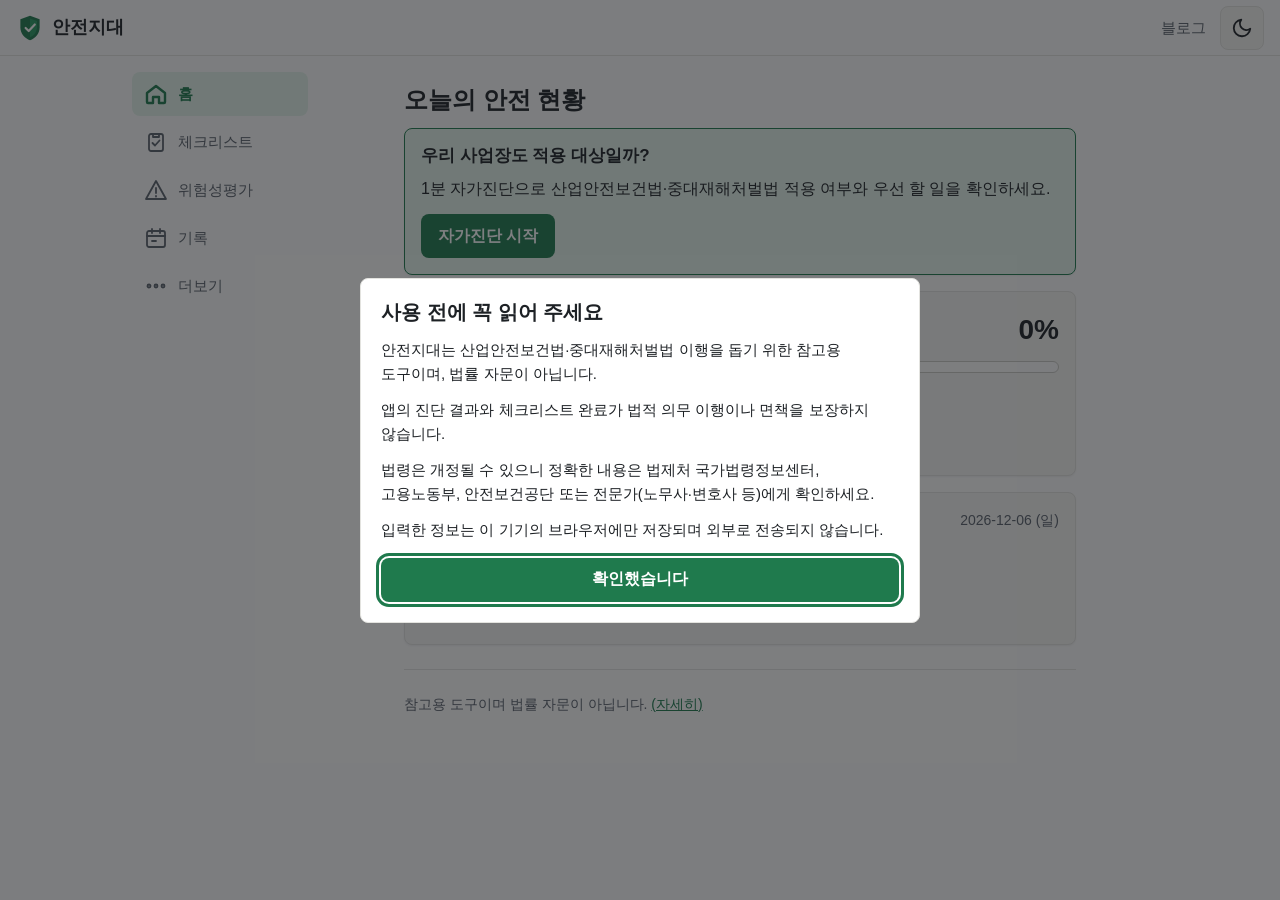
==== apps/safety-zone/index.html @ 503c30aa "웹앱 '안전지대' 추가 및 블로그 메인에 웹앱 카드 표시 - apps/safety-zone/: 산업안전보건법·중대재해처벌법 이행을 돕는 웹앱   (법 적용 자가진단, 안전보건관리체" ====
<!doctype html>
<html lang="ko">
<head>
  <meta charset="utf-8">
  <meta name="viewport" content="width=device-width, initial-scale=1, viewport-fit=cover">
  <title>안전지대</title>
  <meta name="description" content="작은 사업장을 위한 중대재해 예방 도우미 — 자가진단, 관리체계 체크리스트, 위험성평가, TBM 기록을 브라우저에서.">
  <meta name="color-scheme" content="light dark">
  <link rel="icon" href="assets/icon.svg" type="image/svg+xml">
  <script>
    // 화면이 그려지기 전에 테마를 정해 깜빡임(FOUC)을 막습니다.
    (() => {
      let theme = 'system';
      try {
        const raw = localStorage.getItem('sz:settings');
        const parsed = raw ? JSON.parse(raw) : null;
        const saved = parsed && parsed.value && parsed.value.theme;
        if (saved === 'light' || saved === 'dark') theme = saved;
      } catch (e) {
        theme = 'system';
      }
      if (theme === 'system') {
        theme = window.matchMedia('(prefers-color-scheme: dark)').matches ? 'dark' : 'light';
      }
      document.documentElement.dataset.theme = theme;
    })();
  </script>
  <link rel="stylesheet" href="css/app.css">
  <link rel="stylesheet" href="css/print.css" media="print">
  <script type="module" src="js/main.js"></script>
</head>
<body>
  <a class="skip-link" href="#view">본문으로 건너뛰기</a>

  <header class="app-header">
    <a class="brand" href="#/" aria-label="안전지대 홈">
      <img src="assets/icon.svg" alt="" width="28" height="28">
      <span>안전지대</span>
    </a>
    <div class="header-actions">
      <a class="header-link" href="../../">블로그</a>
      <button type="button" id="theme-toggle" class="icon-btn" aria-label="다크 모드로 전환">
        <svg class="icon-moon" viewBox="0 0 24 24" width="22" height="22" aria-hidden="true"><path d="M21 12.8A9 9 0 1 1 11.2 3a7 7 0 0 0 9.8 9.8z" fill="none" stroke="currentColor" stroke-width="2" stroke-linejoin="round"/></svg>
        <svg class="icon-sun" viewBox="0 0 24 24" width="22" height="22" aria-hidden="true"><circle cx="12" cy="12" r="4.5" fill="none" stroke="currentColor" stroke-width="2"/><path d="M12 2v2.5M12 19.5V22M2 12h2.5M19.5 12H22M4.9 4.9l1.8 1.8M17.3 17.3l1.8 1.8M4.9 19.1l1.8-1.8M17.3 6.7l1.8-1.8" stroke="currentColor" stroke-width="2" stroke-linecap="round"/></svg>
      </button>
    </div>
  </header>

  <div id="storage-banner" class="storage-banner" role="status" hidden>
    브라우저 저장소를 쓸 수 없어 입력한 내용이 저장되지 않습니다(임시 모드). 더보기에서 백업을 내려받으세요.
  </div>

  <div class="layout">
    <nav class="tabbar" aria-label="주요 메뉴">
      <a href="#/" data-tab="home">
        <svg viewBox="0 0 24 24" aria-hidden="true"><path d="M3 11l9-7 9 7v9a1 1 0 0 1-1 1h-5v-6H9v6H4a1 1 0 0 1-1-1z"/></svg>
        <span>홈</span>
      </a>
      <a href="#/duties" data-tab="duties">
        <svg viewBox="0 0 24 24" aria-hidden="true"><rect x="5" y="4" width="14" height="17" rx="2"/><path d="M9 4h6v3H9zM8.5 13l2.5 2.5 4.5-5"/></svg>
        <span>체크리스트</span>
      </a>
      <a href="#/risk" data-tab="risk">
        <svg viewBox="0 0 24 24" aria-hidden="true"><path d="M12 3l10 18H2zM12 10v5M12 18v.5"/></svg>
        <span>위험성평가</span>
      </a>
      <a href="#/log" data-tab="log">
        <svg viewBox="0 0 24 24" aria-hidden="true"><rect x="3" y="5" width="18" height="16" rx="2"/><path d="M3 10h18M8 3v4M16 3v4M8 15h4"/></svg>
        <span>기록</span>
      </a>
      <a href="#/more" data-tab="more">
        <svg viewBox="0 0 24 24" aria-hidden="true"><circle cx="5" cy="12" r="1.5"/><circle cx="12" cy="12" r="1.5"/><circle cx="19" cy="12" r="1.5"/></svg>
        <span>더보기</span>
      </a>
    </nav>

    <main id="view" class="view" tabindex="-1"></main>
  </div>

  <dialog id="disclaimer-dialog" class="dialog" aria-labelledby="disclaimer-title">
    <h2 id="disclaimer-title">사용 전에 꼭 읽어 주세요</h2>
    <div class="dialog-body"></div>
    <button type="button" class="btn btn-primary btn-block" data-accept>확인했습니다</button>
  </dialog>

  <div id="toast" class="toast" role="status" aria-live="polite"></div>
  <section id="print-area" class="print-area" aria-hidden="true"></section>
</body>
</html>
---- apps/safety-zone/css/app.css ----
/* ========== 테마 변수 ========== */
:root {
  --bg: #fcfcfb;
  --surface: #f4f4f1;
  --surface-strong: #ffffff;
  --text: #1d2125;
  --text-muted: #5a616b;
  --border: #e3e3df;
  --border-strong: #c9c9c3;
  --accent: #1f7a4d;
  --accent-hover: #186340;
  --on-accent: #ffffff;
  --accent-soft: #e4f3ea;
  --warn: #8a5a00;
  --warn-bg: #fff4cc;
  --danger: #c62828;
  --danger-bg: #fdecea;
  --ok: var(--accent);
  --ok-bg: var(--accent-soft);
  --info-bg: #eaf1f8;
  --info: #1d4f7a;
  --code-bg: #efefeb;
  --focus: #1f7a4d;
  --overlay: rgba(20, 22, 26, 0.55);
  --shadow: 0 1px 2px rgba(20, 22, 26, 0.06);
  --radius: 8px;
  --tabbar-h: 60px;
  --header-h: 56px;
  --font: "Pretendard", -apple-system, BlinkMacSystemFont, "Apple SD Gothic Neo", "Malgun Gothic", sans-serif;
  color-scheme: light;
}

[data-theme="dark"] {
  --bg: #17191d;
  --surface: #1f2228;
  --surface-strong: #262a31;
  --text: #e3e5e9;
  --text-muted: #9aa1ac;
  --border: #2e323a;
  --border-strong: #464b55;
  --accent: #5fd39a;
  --accent-hover: #7fe0b0;
  --on-accent: #0f2219;
  --accent-soft: #173a29;
  --warn: #ffd54a;
  --warn-bg: #3a3112;
  --danger: #ff8a80;
  --danger-bg: #3b1f1f;
  --info-bg: #1b2a3a;
  --info: #9cc8f0;
  --code-bg: #262a31;
  --focus: #5fd39a;
  --overlay: rgba(0, 0, 0, 0.65);
  --shadow: none;
  color-scheme: dark;
}

/* ========== 기본 ========== */
*,
*::before,
*::after {
  box-sizing: border-box;
}

html {
  -webkit-text-size-adjust: 100%;
}

body {
  margin: 0;
  background: var(--bg);
  color: var(--text);
  font-family: var(--font);
  font-size: 1rem;
  line-height: 1.6;
  word-break: keep-all;
  overflow-wrap: anywhere;
}

a {
  color: var(--accent);
}

img,
svg {
  max-width: 100%;
}

h1,
h2,
h3 {
  line-height: 1.35;
}

p {
  margin: 0 0 0.75rem;
}

:focus-visible {
  outline: 3px solid var(--focus);
  outline-offset: 2px;
}

.sr-only {
  position: absolute;
  width: 1px;
  height: 1px;
  padding: 0;
  margin: -1px;
  overflow: hidden;
  clip: rect(0, 0, 0, 0);
  white-space: nowrap;
  border: 0;
}

.skip-link {
  position: absolute;
  left: 8px;
  top: -60px;
  z-index: 100;
  padding: 10px 14px;
  background: var(--accent);
  color: var(--on-accent);
  border-radius: var(--radius);
}

.skip-link:focus {
  top: 8px;
}

.muted {
  color: var(--text-muted);
}

.small {
  font-size: 0.875rem;
}

.center {
  text-align: center;
}

/* ========== 헤더 ========== */
.app-header {
  position: sticky;
  top: 0;
  z-index: 20;
  display: flex;
  align-items: center;
  justify-content: space-between;
  gap: 8px;
  min-height: var(--header-h);
  padding: 0 max(16px, env(safe-area-inset-right)) 0 max(16px, env(safe-area-inset-left));
  background: var(--bg);
  border-bottom: 1px solid var(--border);
}

.brand {
  display: inline-flex;
  align-items: center;
  gap: 8px;
  min-height: 44px;
  color: var(--text);
  font-weight: 700;
  font-size: 1.125rem;
  text-decoration: none;
}

.header-actions {
  display: flex;
  align-items: center;
  gap: 4px;
}

.header-link {
  display: inline-flex;
  align-items: center;
  min-height: 44px;
  padding: 0 10px;
  color: var(--text-muted);
  font-size: 0.9375rem;
  text-decoration: none;
}

.header-link:hover {
  color: var(--text);
}

.icon-btn {
  display: inline-grid;
  place-items: center;
  width: 44px;
  height: 44px;
  padding: 0;
  border: 1px solid var(--border);
  border-radius: var(--radius);
  background: var(--surface);
  color: var(--text);
  cursor: pointer;
}

.icon-sun {
  display: none;
}

[data-theme="dark"] .icon-sun {
  display: block;
}

[data-theme="dark"] .icon-moon {
  display: none;
}

.storage-banner {
  padding: 10px 16px;
  background: var(--warn-bg);
  color: var(--warn);
  font-size: 0.9375rem;
  border-bottom: 1px solid var(--border);
}

/* ========== 레이아웃·탭 바 ========== */
.view {
  width: 100%;
  max-width: 720px;
  margin: 0 auto;
  padding: 16px max(16px, env(safe-area-inset-right)) calc(var(--tabbar-h) + 32px + env(safe-area-inset-bottom)) max(16px, env(safe-area-inset-left));
  animation: view-in 160ms ease-out;
}

.view:focus {
  outline: none;
}

@keyframes view-in {
  from {
    opacity: 0;
    transform: translateY(4px);
  }

  to {
    opacity: 1;
    transform: none;
  }
}

.tabbar {
  position: fixed;
  left: 0;
  right: 0;
  bottom: 0;
  z-index: 20;
  display: grid;
  grid-template-columns: repeat(5, 1fr);
  padding-bottom: env(safe-area-inset-bottom);
  background: var(--surface-strong);
  border-top: 1px solid var(--border);
}

.tabbar a {
  display: flex;
  flex-direction: column;
  align-items: center;
  justify-content: center;
  gap: 2px;
  min-width: 44px;
  min-height: var(--tabbar-h);
  padding: 6px 2px;
  color: var(--text-muted);
  font-size: 0.75rem;
  text-decoration: none;
  white-space: nowrap;
}

.tabbar svg {
  width: 24px;
  height: 24px;
  fill: none;
  stroke: currentColor;
  stroke-width: 1.8;
  stroke-linecap: round;
  stroke-linejoin: round;
}

.tabbar a[aria-current="page"] {
  color: var(--accent);
  font-weight: 700;
}

.tabbar a[aria-current="page"] svg {
  stroke-width: 2.4;
}

/* ========== 화면 제목 ========== */
.page-head {
  margin: 4px 0 12px;
}

.back-link {
  display: inline-flex;
  align-items: center;
  min-height: 44px;
  padding-right: 12px;
  color: var(--text-muted);
  text-decoration: none;
}

.page-title {
  margin: 0;
  font-size: 1.5rem;
}

.page-title:focus {
  outline: none;
}

.page-title:focus-visible {
  outline: 3px solid var(--focus);
}

.lead {
  font-size: 1.0625rem;
}

.section-title {
  margin: 24px 0 8px;
  font-size: 1.125rem;
}

.sub-title {
  margin: 20px 0 8px;
  font-size: 1rem;
}

/* ========== 카드 ========== */
.card {
  margin: 0 0 16px;
  padding: 16px;
  background: var(--surface);
  border: 1px solid var(--border);
  border-radius: var(--radius);
  box-shadow: var(--shadow);
}

.card-accent {
  border-color: var(--accent);
  background: var(--accent-soft);
}

.card-title {
  margin: 0 0 8px;
  font-size: 1.0625rem;
  font-weight: 700;
}

.card > :last-child {
  margin-bottom: 0;
}

.stat-row {
  display: flex;
  align-items: baseline;
  justify-content: space-between;
  gap: 8px;
  margin-bottom: 8px;
}

.stat-row .card-title {
  margin: 0;
}

.stat-label {
  margin: 0 0 6px;
  color: var(--text-muted);
  font-size: 0.9375rem;
}

.stat-value {
  font-size: 1.75rem;
  font-weight: 800;
  font-variant-numeric: tabular-nums;
}

.card-list {
  margin: 0 0 16px;
  padding: 0;
  list-style: none;
}

.card-list li + li {
  margin-top: 8px;
}

.list-card {
  display: flex;
  align-items: center;
  gap: 12px;
  min-height: 56px;
  padding: 12px 14px;
  background: var(--surface);
  border: 1px solid var(--border);
  border-radius: var(--radius);
  color: var(--text);
  text-decoration: none;
}

.list-card:hover {
  border-color: var(--border-strong);
}

.duty-no {
  display: inline-grid;
  place-items: center;
  flex: none;
  width: 28px;
  height: 28px;
  border-radius: 50%;
  background: var(--bg);
  border: 1px solid var(--border);
  font-weight: 700;
  font-size: 0.875rem;
}

.duty-main {
  display: flex;
  flex-direction: column;
  flex: 1;
  min-width: 0;
}

.duty-title {
  font-weight: 600;
}

.duty-meta {
  color: var(--text-muted);
  font-size: 0.875rem;
}

.empty {
  padding: 24px 16px;
  text-align: center;
  color: var(--text-muted);
  border: 1px dashed var(--border-strong);
  border-radius: var(--radius);
  margin-bottom: 16px;
}

/* ========== 배지·알림 ========== */
.badge {
  display: inline-flex;
  align-items: center;
  gap: 4px;
  flex: none;
  padding: 3px 9px;
  border-radius: 999px;
  border: 1px solid transparent;
  font-size: 0.8125rem;
  font-weight: 700;
  white-space: nowrap;
}

.badge-ok {
  background: var(--ok-bg);
  color: var(--ok);
  border-color: var(--ok);
}

.badge-warn {
  background: var(--warn-bg);
  color: var(--warn);
  border-color: var(--warn);
}

.badge-danger {
  background: var(--danger-bg);
  color: var(--danger);
  border-color: var(--danger);
}

.badge-muted {
  background: var(--bg);
  color: var(--text-muted);
  border-color: var(--border-strong);
}

.alert {
  margin: 8px 0 12px;
  padding: 10px 12px;
  border-radius: var(--radius);
  border-left: 4px solid currentColor;
  font-size: 0.9375rem;
}

.alert-danger {
  background: var(--danger-bg);
  color: var(--danger);
}

.alert-warn {
  background: var(--warn-bg);
  color: var(--warn);
}

.alert-info {
  background: var(--info-bg);
  color: var(--info);
}

.alert a {
  color: inherit;
  font-weight: 700;
}

/* ========== 진척률 ========== */
.progress {
  height: 12px;
  margin: 4px 0 8px;
  background: var(--bg);
  border: 1px solid var(--border-strong);
  border-radius: 999px;
  overflow: hidden;
}

.progress-fill {
  display: block;
  height: 100%;
  background: var(--accent);
  transition: width 200ms ease;
}

/* ========== 버튼 ========== */
.btn {
  display: inline-flex;
  align-items: center;
  justify-content: center;
  gap: 6px;
  min-height: 44px;
  min-width: 44px;
  padding: 10px 16px;
  border: 1px solid transparent;
  border-radius: var(--radius);
  font: inherit;
  font-weight: 600;
  line-height: 1.3;
  text-align: center;
  text-decoration: none;
  cursor: pointer;
}

.btn-primary {
  background: var(--accent);
  color: var(--on-accent);
}

.btn-primary:hover {
  background: var(--accent-hover);
}

.btn-secondary {
  background: var(--surface-strong);
  color: var(--text);
  border-color: var(--border-strong);
}

.btn-ghost {
  background: transparent;
  color: var(--text-muted);
  border-color: transparent;
}

.btn-ghost:hover {
  color: var(--text);
  background: var(--surface);
}

.btn-danger {
  background: var(--danger-bg);
  color: var(--danger);
  border-color: var(--danger);
}

.btn-block {
  display: flex;
  width: 100%;
}

.btn-row {
  display: flex;
  flex-wrap: wrap;
  gap: 8px;
  margin: 12px 0;
}

.btn-row.align-center {
  align-items: center;
}

.touch-link {
  display: inline-flex;
  align-items: center;
  min-height: 44px;
}

.danger-zone {
  margin: 24px 0 16px;
  padding-top: 16px;
  border-top: 1px solid var(--border);
}

/* ========== 폼 ========== */
.form-card > * + * {
  margin-top: 4px;
}

.field {
  margin: 0 0 14px;
  min-width: 0;
}

.field-label {
  display: block;
  margin-bottom: 6px;
  font-weight: 600;
  font-size: 0.9375rem;
}

.optional {
  color: var(--text-muted);
  font-weight: 400;
}

.field-hint {
  margin: 4px 0 0;
  color: var(--text-muted);
  font-size: 0.8125rem;
}

input[type="text"],
input[type="number"],
input[type="date"],
select,
textarea {
  display: block;
  width: 100%;
  min-height: 44px;
  padding: 10px 12px;
  background: var(--surface-strong);
  color: var(--text);
  border: 1px solid var(--border-strong);
  border-radius: var(--radius);
  font: inherit;
}

textarea {
  resize: vertical;
}

.field-row {
  display: grid;
  gap: 0 12px;
}

.inline-form {
  display: flex;
  align-items: flex-end;
  gap: 8px;
  margin-bottom: 14px;
}

.inline-form .field {
  flex: 1;
  margin: 0;
}

.choice-group {
  margin: 0 0 14px;
  padding: 0;
  border: 0;
  min-width: 0;
}

.choice-group legend {
  padding: 0;
}

.choice-options {
  display: grid;
  gap: 8px;
}

.choice-grid .choice-options {
  grid-template-columns: repeat(2, minmax(0, 1fr));
}

.choice-segmented .choice-options {
  grid-template-columns: repeat(3, minmax(0, 1fr));
}

.choice {
  position: relative;
  display: flex;
  align-items: center;
  gap: 10px;
  min-height: 44px;
  padding: 8px 12px;
  background: var(--surface-strong);
  border: 1px solid var(--border-strong);
  border-radius: var(--radius);
  cursor: pointer;
}

.choice input {
  flex: none;
  width: 20px;
  height: 20px;
  margin: 0;
  accent-color: var(--accent);
}

.choice-body {
  display: flex;
  flex-direction: column;
  min-width: 0;
}

.choice-desc {
  color: var(--text-muted);
  font-size: 0.8125rem;
}

.choice:has(input:checked) {
  border-color: var(--accent);
  background: var(--accent-soft);
}

.choice:has(input:focus-visible) {
  outline: 3px solid var(--focus);
  outline-offset: 2px;
}

/* 빈도·강도 선택은 큰 숫자 버튼처럼 보이게 합니다. */
.choice-segmented .choice {
  flex-direction: column;
  justify-content: center;
  gap: 0;
  padding: 6px 4px;
  text-align: center;
}

.choice-segmented .choice input {
  position: absolute;
  opacity: 0;
  pointer-events: none;
}

.choice-segmented .choice-label {
  font-size: 1.25rem;
  font-weight: 800;
}

.choice-segmented .choice-body {
  align-items: center;
}

.check-line {
  display: flex;
  align-items: center;
  gap: 10px;
  min-height: 44px;
  margin: 8px 0;
  font-weight: 600;
  cursor: pointer;
}

.check-line input {
  width: 22px;
  height: 22px;
  accent-color: var(--accent);
}

.info-list {
  display: grid;
  grid-template-columns: auto 1fr;
  gap: 4px 12px;
  margin: 0 0 16px;
  font-size: 0.9375rem;
}

.info-list dt {
  color: var(--text-muted);
}

.info-list dd {
  margin: 0;
}

.due-output {
  min-height: 1.6em;
  font-weight: 600;
}

/* ========== 위험성평가 ========== */
.guide summary,
.examples summary,
details.form-card summary {
  min-height: 44px;
  display: flex;
  align-items: center;
  font-weight: 600;
  cursor: pointer;
}

.table-wrap {
  overflow-x: auto;
  margin: 8px 0;
}

.matrix {
  border-collapse: collapse;
  min-width: 100%;
  font-size: 0.875rem;
}

.matrix th,
.matrix td {
  padding: 8px;
  border: 1px solid var(--border-strong);
  text-align: center;
  white-space: nowrap;
}

.cell-ok {
  background: var(--ok-bg);
  color: var(--ok);
  font-weight: 700;
}

.cell-warn {
  background: var(--warn-bg);
  color: var(--warn);
  font-weight: 700;
}

.cell-danger {
  background: var(--danger-bg);
  color: var(--danger);
  font-weight: 700;
}

.row-head {
  display: flex;
  align-items: center;
  justify-content: space-between;
  gap: 8px;
  margin-bottom: 8px;
}

.row-head .card-title {
  margin: 0;
}

.score-line {
  margin: 0 0 14px;
}

.score-line .badge {
  font-size: 0.9375rem;
  padding: 6px 12px;
}

.after-box {
  margin-top: 8px;
  padding: 12px;
  border: 1px dashed var(--border-strong);
  border-radius: var(--radius);
}

.examples {
  margin: -6px 0 14px;
}

.chips {
  display: flex;
  flex-wrap: wrap;
  gap: 8px;
  margin: 8px 0;
  padding: 0;
  list-style: none;
}

.chip {
  display: inline-flex;
  align-items: center;
  gap: 4px;
  min-height: 44px;
  padding: 6px 12px;
  background: var(--surface-strong);
  color: var(--text);
  border: 1px solid var(--border-strong);
  border-radius: 999px;
  font: inherit;
  font-size: 0.875rem;
  text-align: left;
  cursor: pointer;
}

.chip-static {
  cursor: default;
  padding-top: 0;
  padding-bottom: 0;
  padding-right: 0;
}

.chip-remove {
  display: inline-grid;
  place-items: center;
  width: 44px;
  height: 44px;
  padding: 0;
  border: 0;
  background: transparent;
  color: var(--text-muted);
  font-size: 1.25rem;
  cursor: pointer;
}

.pick-list {
  margin: 8px 0;
  padding: 0;
  list-style: none;
}

.pick-list li + li {
  margin-top: 6px;
}

.pick-item {
  display: flex;
  flex-direction: column;
  align-items: flex-start;
  width: 100%;
  min-height: 44px;
  padding: 8px 12px;
  background: var(--surface-strong);
  color: var(--text);
  border: 1px solid var(--border-strong);
  border-radius: var(--radius);
  font: inherit;
  text-align: left;
  cursor: pointer;
}

/* ========== 자가진단 결과 ========== */
.result-block {
  padding: 12px 0;
  border-top: 1px solid var(--border);
}

.result-title {
  display: flex;
  flex-wrap: wrap;
  align-items: center;
  gap: 8px;
  margin: 0 0 8px;
  font-size: 1.0625rem;
}

.plain-list {
  margin: 0 0 8px;
  padding-left: 1.25rem;
}

.plain-list li + li {
  margin-top: 4px;
}

.disclaimer-box {
  margin: 0 0 16px;
  padding: 12px 14px;
  background: var(--warn-bg);
  color: var(--text);
  border: 1px solid var(--warn);
  border-radius: var(--radius);
  font-size: 0.875rem;
}

.disclaimer-box p:last-child {
  margin: 0;
}

.disclaimer-note {
  margin: 24px 0 8px;
  padding-top: 12px;
  border-top: 1px solid var(--border);
  color: var(--text-muted);
  font-size: 0.875rem;
}

.disclaimer-note a {
  display: inline-flex;
  align-items: center;
  min-height: 44px;
}

/* ========== 더보기 ========== */
.more-section {
  scroll-margin-top: calc(var(--header-h) + 8px);
}

.template-list {
  margin: 0 0 12px;
  padding: 0;
  list-style: none;
}

.template-row {
  display: flex;
  gap: 8px;
  align-items: center;
}

.template-row + .template-row {
  margin-top: 8px;
}

.template-row input {
  flex: 1;
}

/* ========== 모달·토스트 ========== */
.dialog {
  width: min(560px, calc(100vw - 32px));
  max-height: calc(100vh - 32px);
  overflow-y: auto;
  padding: 20px;
  background: var(--surface-strong);
  color: var(--text);
  border: 1px solid var(--border);
  border-radius: var(--radius);
}

.dialog::backdrop {
  background: var(--overlay);
}

.dialog h2 {
  margin: 0 0 12px;
  font-size: 1.25rem;
}

.dialog-body {
  margin-bottom: 16px;
  font-size: 0.9375rem;
}

.toast {
  position: fixed;
  left: 50%;
  bottom: calc(var(--tabbar-h) + 16px + env(safe-area-inset-bottom));
  z-index: 50;
  max-width: calc(100vw - 32px);
  padding: 10px 16px;
  background: var(--text);
  color: var(--bg);
  border-radius: var(--radius);
  font-size: 0.9375rem;
  opacity: 0;
  pointer-events: none;
  transform: translate(-50%, 8px);
  transition: opacity 160ms ease, transform 160ms ease;
}

.toast.show {
  opacity: 1;
  transform: translate(-50%, 0);
}

.print-area {
  display: none;
}

/* ========== 넓은 화면 ========== */
@media (min-width: 560px) {
  .field-row {
    grid-template-columns: repeat(2, minmax(0, 1fr));
  }
}

@media (min-width: 768px) {
  .layout {
    display: grid;
    grid-template-columns: 200px minmax(0, 1fr);
    max-width: 1040px;
    margin: 0 auto;
  }

  .tabbar {
    position: sticky;
    top: var(--header-h);
    align-self: start;
    display: flex;
    flex-direction: column;
    gap: 4px;
    padding: 16px 12px;
    background: transparent;
    border-top: 0;
  }

  .tabbar a {
    flex-direction: row;
    justify-content: flex-start;
    gap: 10px;
    min-height: 44px;
    padding: 8px 12px;
    border-radius: var(--radius);
    font-size: 0.9375rem;
  }

  .tabbar a[aria-current="page"] {
    background: var(--accent-soft);
  }

  .view {
    padding: 24px 24px 48px;
  }

  .toast {
    bottom: 24px;
  }

  .choice-list .choice-options {
    grid-template-columns: repeat(2, minmax(0, 1fr));
  }
}

/* ========== 움직임 줄이기 ========== */
@media (prefers-reduced-motion: reduce) {
  *,
  *::before,
  *::after {
    animation: none !important;
    transition: none !important;
    scroll-behavior: auto !important;
  }
}
---- apps/safety-zone/css/print.css ----
/* 인쇄 규칙
   - 앱의 '인쇄' 버튼(body.printing-report): #print-area의 표 문서만 인쇄합니다.
   - 브라우저 메뉴(Ctrl+P)로 직접 인쇄: 현재 화면을 인쇄하되 탭 바·버튼 같은 UI만 숨깁니다. */
/* 인쇄는 테마와 상관없이 흰 종이 기준 색을 씁니다. 화면용 변수도 라이트 값으로 되돌립니다. */
:root,
[data-theme="dark"] {
  --bg: #ffffff;
  --surface: #ffffff;
  --surface-strong: #ffffff;
  --text: #000000;
  --text-muted: #333333;
  --border: #bbbbbb;
  --border-strong: #888888;
  --accent: #1f7a4d;
  --on-accent: #ffffff;
  --accent-soft: #e4f3ea;
  --warn: #8a5a00;
  --warn-bg: #fff4cc;
  --danger: #c62828;
  --danger-bg: #fdecea;
  --info-bg: #eaf1f8;
  --info: #1d4f7a;
  --shadow: none;
  --print-bg: #ffffff;
  --print-text: #000000;
  --print-muted: #333333;
  --print-line: #555555;
  --print-head-bg: #eeeeee;
}

@page {
  size: A4 landscape;
  margin: 12mm;
}

html,
body {
  background: var(--print-bg) !important;
  color: var(--print-text) !important;
}

/* 직접 인쇄할 때 숨길 UI */
.skip-link,
.tabbar,
.header-actions,
.storage-banner,
.toast,
.dialog,
.print-area,
.danger-zone,
.btn,
.chip-remove,
.back-link {
  display: none !important;
}

.layout {
  display: block !important;
}

.app-header {
  position: static !important;
}

.view {
  max-width: none !important;
  padding: 0 !important;
  animation: none !important;
}

/* 앱 버튼으로 인쇄할 때는 표 문서만 */
body.printing-report > *:not(#print-area) {
  display: none !important;
}

body.printing-report #print-area {
  display: block !important;
}

#print-area {
  font-family: "Pretendard", -apple-system, BlinkMacSystemFont, "Apple SD Gothic Neo", "Malgun Gothic", sans-serif;
  font-size: 9.5pt;
  line-height: 1.45;
  word-break: keep-all;
}

.print-header h1 {
  margin: 0 0 4px;
  font-size: 15pt;
}

.print-header p {
  margin: 0 0 10px;
  color: var(--print-muted);
}

.print-table {
  width: 100%;
  border-collapse: collapse;
}

.print-table thead {
  display: table-header-group;
}

.print-table th,
.print-table td {
  padding: 4px 6px;
  border: 1px solid var(--print-line);
  vertical-align: top;
  text-align: left;
  white-space: pre-wrap;
}

.print-table th {
  background: var(--print-head-bg);
  -webkit-print-color-adjust: exact;
  print-color-adjust: exact;
}

.print-table tr {
  break-inside: avoid;
}

.print-footer {
  margin-top: 12px;
  padding-top: 6px;
  border-top: 1px solid var(--print-line);
  font-size: 8.5pt;
  color: var(--print-muted);
}
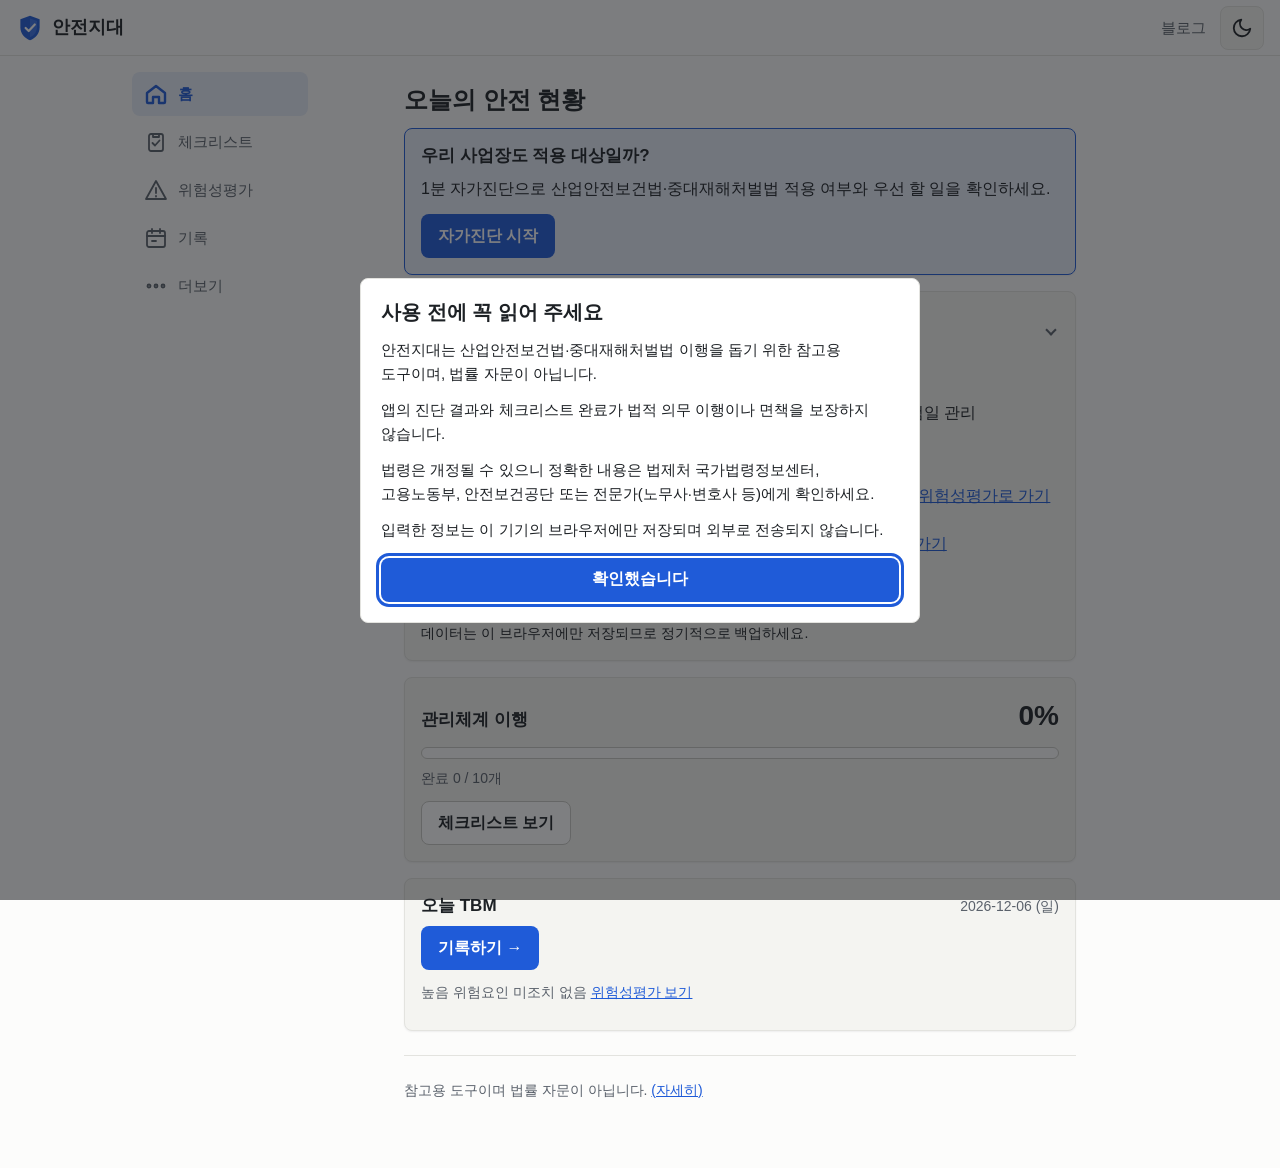
==== commit 194ede14: "공통 색상 토큰(tokens.css) 분리, 안전지대 팔레트 통일과 사용법 안내 추가 - 블로그 색상 변수를 css/tokens.css로 옮기고 블로그와 웹앱이 함께 참조 - 안전" ====
--- a/apps/safety-zone/index.html
+++ b/apps/safety-zone/index.html
@@ -10,6 +10,7 @@
   <script>
     // 화면이 그려지기 전에 테마를 정해 깜빡임(FOUC)을 막습니다.
     (() => {
+      // 앱 설정이 '기기 설정 따르기'면 블로그의 theme 키를 먼저 보고, 없으면 OS 설정을 따릅니다.
       let theme = 'system';
       try {
         const raw = localStorage.getItem('sz:settings');
@@ -20,11 +21,20 @@
         theme = 'system';
       }
       if (theme === 'system') {
+        try {
+          const blog = localStorage.getItem('theme');
+          if (blog === 'light' || blog === 'dark') theme = blog;
+        } catch (e) {
+          theme = 'system';
+        }
+      }
+      if (theme === 'system') {
         theme = window.matchMedia('(prefers-color-scheme: dark)').matches ? 'dark' : 'light';
       }
       document.documentElement.dataset.theme = theme;
     })();
   </script>
+  <link rel="stylesheet" href="../../css/tokens.css">
   <link rel="stylesheet" href="css/app.css">
   <link rel="stylesheet" href="css/print.css" media="print">
   <script type="module" src="js/main.js"></script>
--- a/css/tokens.css
+++ b/css/tokens.css
@@ -0,0 +1,34 @@
+/* 블로그와 모든 웹앱이 공유하는 색상 팔레트. 웹앱은 ../../css/tokens.css로 불러온다. */
+:root {
+  color-scheme: light;
+  --bg: #fcfcfb;
+  --surface: #f4f4f1;
+  --text: #1d2125;
+  --text-muted: #5a616b;
+  --border: #e3e3df;
+  --accent: #1f5bd8;
+  --accent-soft: rgb(31 91 216 / 0.1);
+  --code-bg: #f2f2ee;
+  --code-text: #23282e;
+  --header-bg: rgb(252 252 251 / 0.86);
+  --selection: rgb(31 91 216 / 0.18);
+
+  --font-sans: "Pretendard", -apple-system, BlinkMacSystemFont, "Apple SD Gothic Neo", "Malgun Gothic", "Segoe UI", sans-serif;
+  --font-mono: ui-monospace, "D2Coding", "SFMono-Regular", Consolas, "Liberation Mono", monospace;
+  --radius: 8px;
+}
+
+[data-theme="dark"] {
+  color-scheme: dark;
+  --bg: #17191d;
+  --surface: #1f2228;
+  --text: #e3e5e9;
+  --text-muted: #9aa1ac;
+  --border: #2e323a;
+  --accent: #7cafff;
+  --accent-soft: rgb(124 175 255 / 0.14);
+  --code-bg: #20242b;
+  --code-text: #d7dce3;
+  --header-bg: rgb(23 25 29 / 0.86);
+  --selection: rgb(124 175 255 / 0.28);
+}
--- a/apps/safety-zone/css/app.css
+++ b/apps/safety-zone/css/app.css
@@ -1,58 +1,43 @@
 /* ========== 테마 변수 ========== */
+/* 공통 팔레트(bg, surface, text, text-muted, border, accent, accent-soft, code-bg, radius, 글꼴, color-scheme)는
+   블로그의 ../../css/tokens.css에서 옵니다. 여기에는 앱 전용 변수만 둡니다. */
 :root {
-  --bg: #fcfcfb;
-  --surface: #f4f4f1;
   --surface-strong: #ffffff;
-  --text: #1d2125;
-  --text-muted: #5a616b;
-  --border: #e3e3df;
   --border-strong: #c9c9c3;
-  --accent: #1f7a4d;
-  --accent-hover: #186340;
+  --accent-hover: #1a4db8;
   --on-accent: #ffffff;
-  --accent-soft: #e4f3ea;
   --warn: #8a5a00;
   --warn-bg: #fff4cc;
   --danger: #c62828;
   --danger-bg: #fdecea;
-  --ok: var(--accent);
-  --ok-bg: var(--accent-soft);
+  /* 완료 상태색: 강조색(파랑)과 구분되는 초록 */
+  --ok: #1e6b43;
+  --ok-bg: #e6f4ec;
   --info-bg: #eaf1f8;
   --info: #1d4f7a;
-  --code-bg: #efefeb;
-  --focus: #1f7a4d;
+  --focus: var(--accent);
   --overlay: rgba(20, 22, 26, 0.55);
   --shadow: 0 1px 2px rgba(20, 22, 26, 0.06);
-  --radius: 8px;
   --tabbar-h: 60px;
   --header-h: 56px;
-  --font: "Pretendard", -apple-system, BlinkMacSystemFont, "Apple SD Gothic Neo", "Malgun Gothic", sans-serif;
-  color-scheme: light;
+  --font: var(--font-sans);
 }
 
 [data-theme="dark"] {
-  --bg: #17191d;
-  --surface: #1f2228;
   --surface-strong: #262a31;
-  --text: #e3e5e9;
-  --text-muted: #9aa1ac;
-  --border: #2e323a;
   --border-strong: #464b55;
-  --accent: #5fd39a;
-  --accent-hover: #7fe0b0;
-  --on-accent: #0f2219;
-  --accent-soft: #173a29;
+  --accent-hover: #a3c6ff;
+  --on-accent: #0e1a2e;
   --warn: #ffd54a;
   --warn-bg: #3a3112;
   --danger: #ff8a80;
   --danger-bg: #3b1f1f;
+  --ok: #6fd39e;
+  --ok-bg: #173a29;
   --info-bg: #1b2a3a;
   --info: #9cc8f0;
-  --code-bg: #262a31;
-  --focus: #5fd39a;
   --overlay: rgba(0, 0, 0, 0.65);
   --shadow: none;
-  color-scheme: dark;
 }
 
 /* ========== 기본 ========== */
@@ -734,6 +719,11 @@
   background: var(--accent-soft);
 }
 
+/* 반투명 accent-soft 위에서는 다크 모드 보조 글자 대비가 4.5:1에 못 미쳐 본문색을 씁니다. */
+.choice:has(input:checked) .choice-desc {
+  color: var(--text);
+}
+
 .choice:has(input:focus-visible) {
   outline: 3px solid var(--focus);
   outline-offset: 2px;
@@ -809,6 +799,50 @@
   align-items: center;
   font-weight: 600;
   cursor: pointer;
+  list-style: none;
+}
+
+/* 기본 삼각형 마커는 숨기고 아래 셰브론 하나만 보이게 합니다. */
+.guide summary::-webkit-details-marker,
+.examples summary::-webkit-details-marker,
+details.form-card summary::-webkit-details-marker {
+  display: none;
+}
+
+.guide summary::marker,
+.examples summary::marker,
+details.form-card summary::marker {
+  content: "";
+}
+
+/* 펼침 표시(장식): 테두리로 그린 셰브론. 접힘 ▸, 펼침 ▾ */
+.guide summary::after,
+.examples summary::after,
+details.form-card summary::after {
+  content: "";
+  flex: none;
+  width: 0.5em;
+  height: 0.5em;
+  margin-left: auto;
+  margin-right: 4px;
+  border-right: 2px solid var(--text-muted);
+  border-bottom: 2px solid var(--text-muted);
+  transform: rotate(-45deg);
+  transition: transform 0.2s ease;
+}
+
+.guide[open] > summary::after,
+.examples[open] > summary::after,
+details.form-card[open] > summary::after {
+  transform: rotate(45deg);
+}
+
+@media (prefers-reduced-motion: reduce) {
+  .guide summary::after,
+  .examples summary::after,
+  details.form-card summary::after {
+    transition: none;
+  }
 }
 
 .table-wrap {
--- a/apps/safety-zone/css/print.css
+++ b/apps/safety-zone/css/print.css
@@ -11,13 +11,15 @@
   --text-muted: #333333;
   --border: #bbbbbb;
   --border-strong: #888888;
-  --accent: #1f7a4d;
+  --accent: #1f5bd8;
   --on-accent: #ffffff;
-  --accent-soft: #e4f3ea;
+  --accent-soft: #e8eefb;
   --warn: #8a5a00;
   --warn-bg: #fff4cc;
   --danger: #c62828;
   --danger-bg: #fdecea;
+  --ok: #1e6b43;
+  --ok-bg: #e6f4ec;
   --info-bg: #eaf1f8;
   --info: #1d4f7a;
   --shadow: none;
